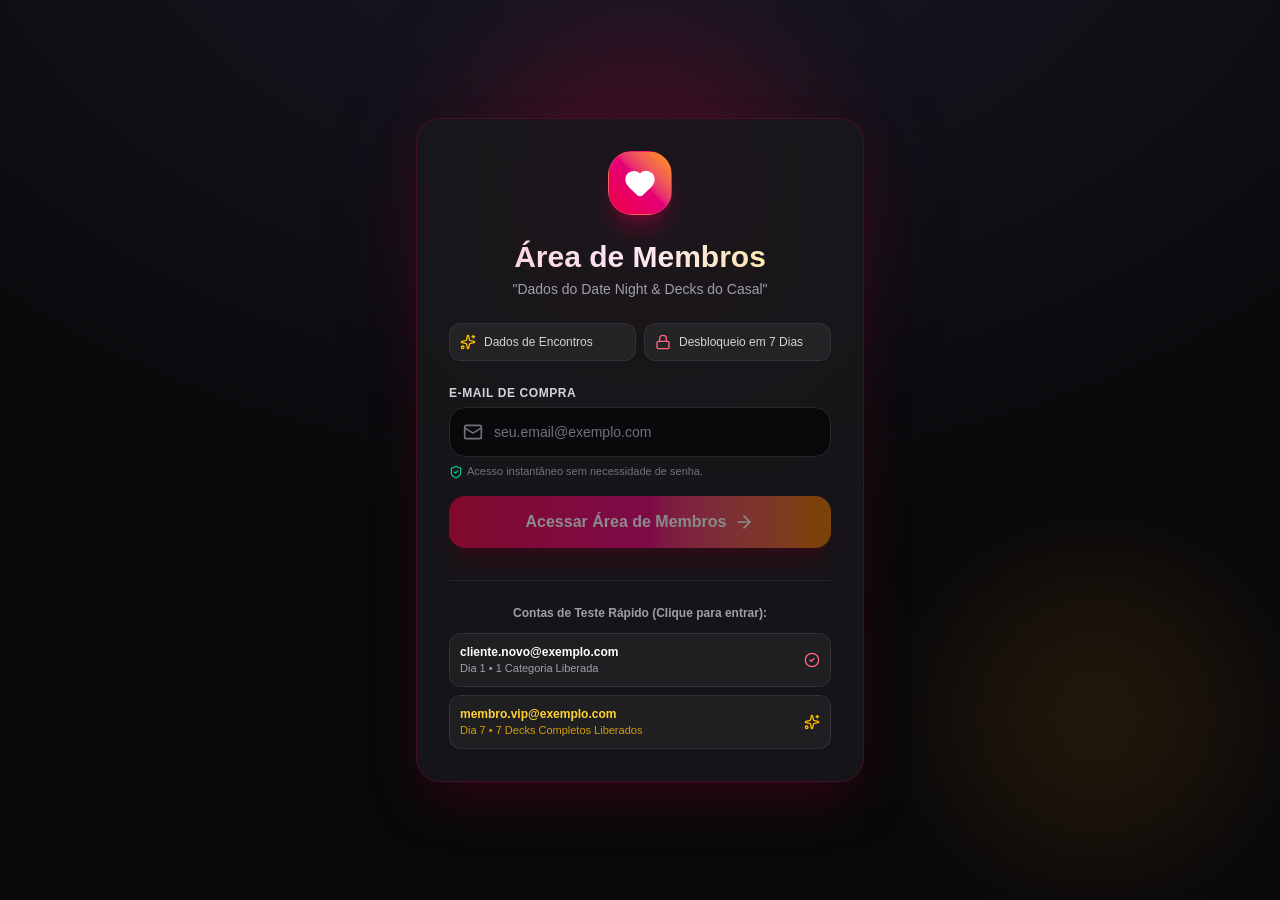
==== app/index.html @ 41ef5252 "Add files via upload" ====
<!doctype html>
<html lang="en">
  <head>
    <meta charset="UTF-8" />
    <meta name="viewport" content="width=device-width, initial-scale=1.0" />
    <title>My Google AI Studio App</title>
    <script type="module" crossorigin src="./assets/index-CVc1RaG4.js"></script>
    <link rel="stylesheet" crossorigin href="./assets/index-BrrihNll.css">
  </head>
  <body>
    <div id="root"></div>
  </body>
</html>
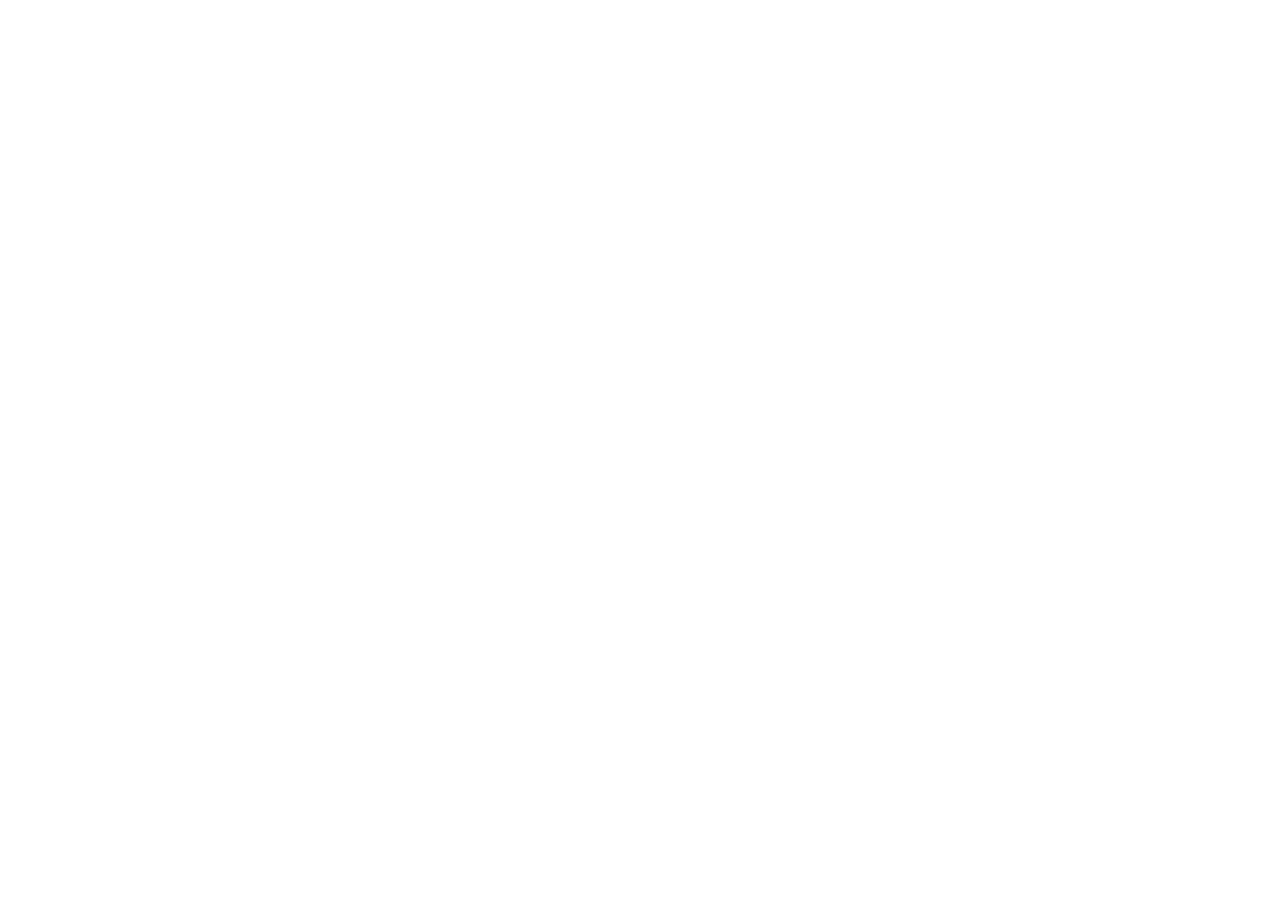
==== commit d50e9198: "Add files via upload" ====
--- a/app/index.html
+++ b/app/index.html
@@ -1,11 +1,12 @@
 <!doctype html>
-<html lang="en">
+<html lang="pt-BR">
   <head>
     <meta charset="UTF-8" />
     <meta name="viewport" content="width=device-width, initial-scale=1.0" />
-    <title>My Google AI Studio App</title>
-    <script type="module" crossorigin src="./assets/index-CVc1RaG4.js"></script>
-    <link rel="stylesheet" crossorigin href="./assets/index-BrrihNll.css">
+    <link rel="icon" type="image/svg+xml" href="./favicon.svg" />
+    <title>Date Night</title>
+    <script type="module" crossorigin src="./assets/index-DS338aMM.js"></script>
+    <link rel="stylesheet" crossorigin href="./assets/index-CGIm1fh7.css">
   </head>
   <body>
     <div id="root"></div>
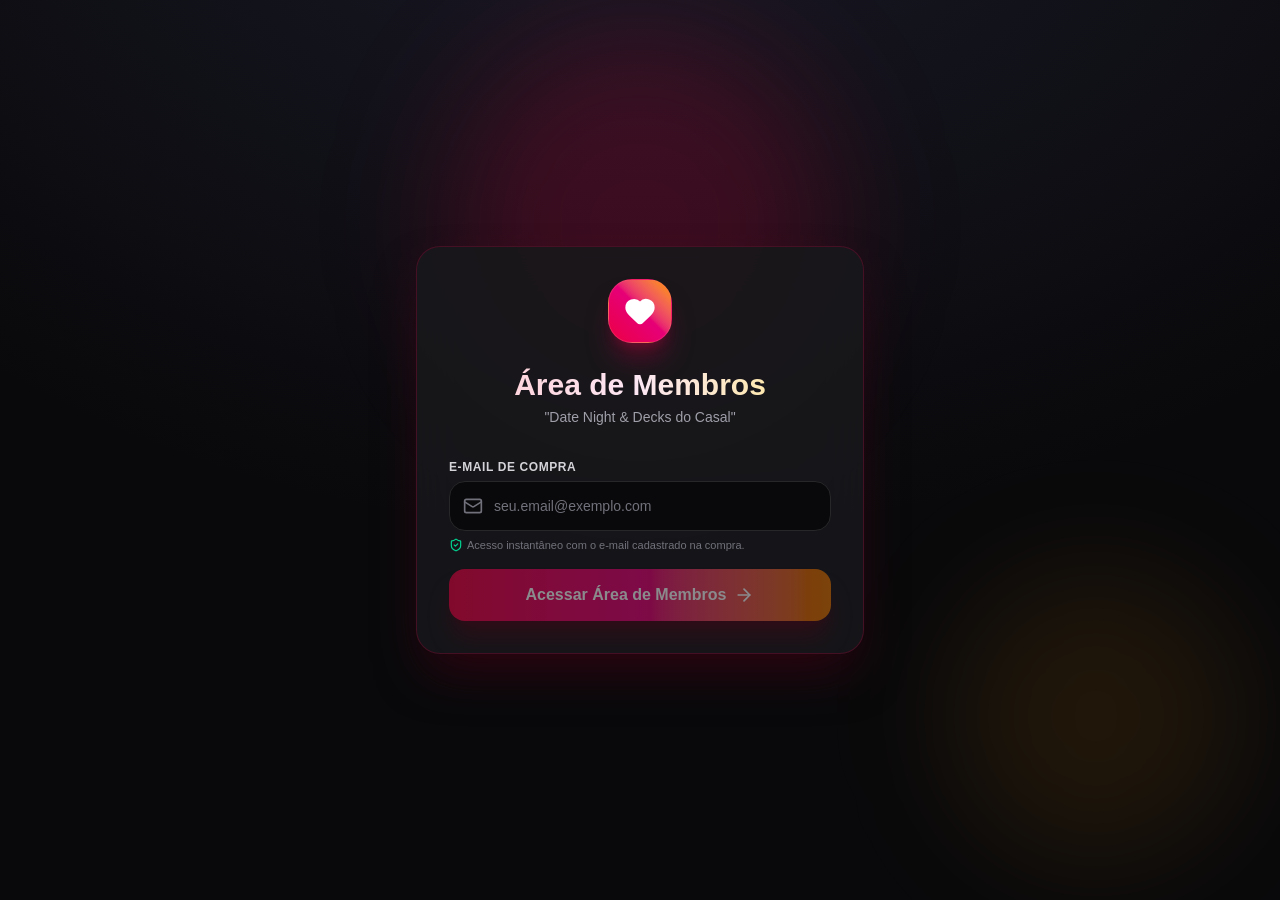
==== commit e79ed4be: "Add files via upload" ====
--- a/app/index.html
+++ b/app/index.html
@@ -5,8 +5,8 @@
     <meta name="viewport" content="width=device-width, initial-scale=1.0" />
     <link rel="icon" type="image/svg+xml" href="./favicon.svg" />
     <title>Date Night</title>
-    <script type="module" crossorigin src="./assets/index-DS338aMM.js"></script>
-    <link rel="stylesheet" crossorigin href="./assets/index-CGIm1fh7.css">
+    <script type="module" crossorigin src="./assets/index-Bh1ADsGu.js"></script>
+    <link rel="stylesheet" crossorigin href="./assets/index-D7mdAf8z.css">
   </head>
   <body>
     <div id="root"></div>
